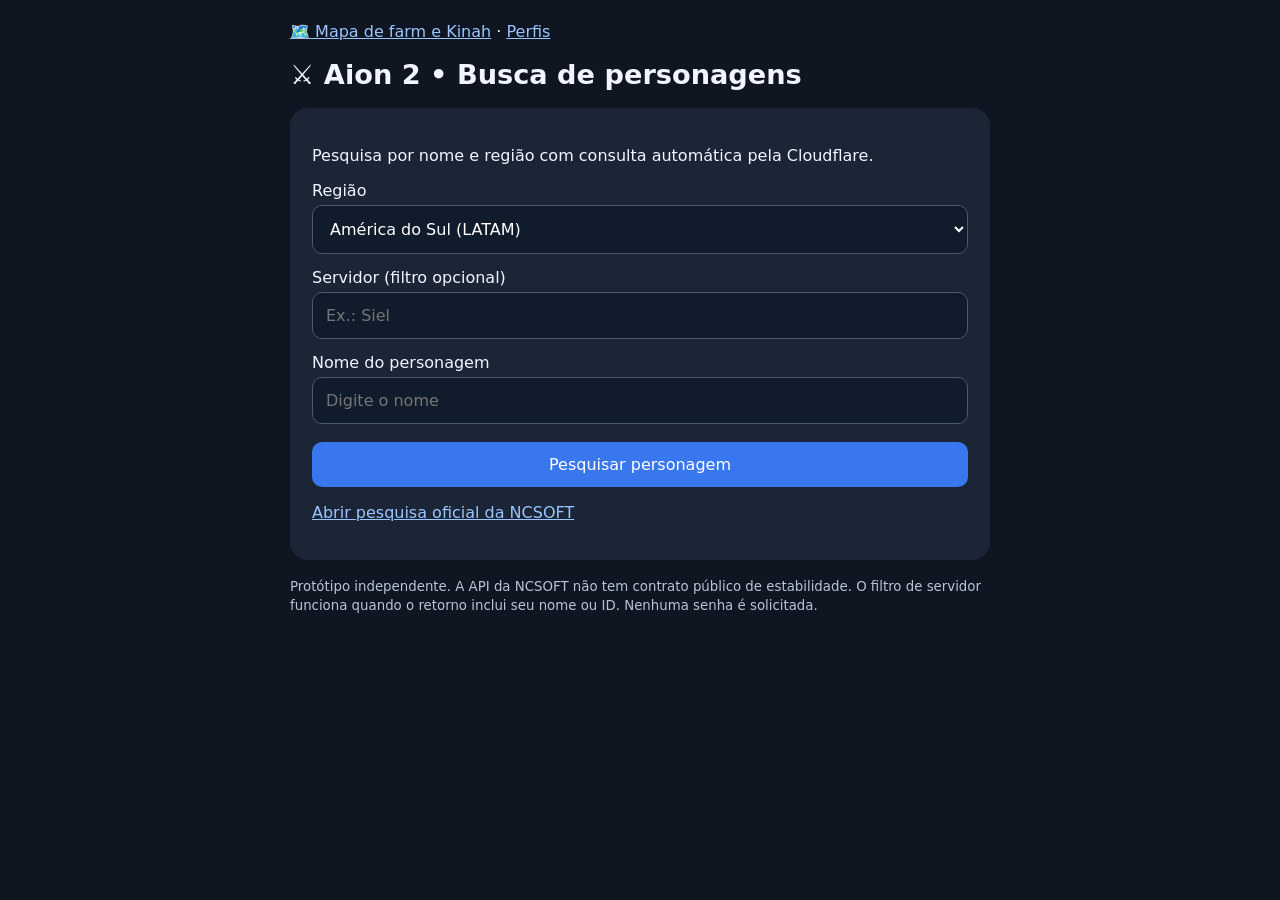
==== cloudflare-test/public/index.html @ a07b48f8 "Add unified Aion 2 Cloudflare static pages" ====
<!doctype html><html lang="pt-BR"><meta charset="utf-8"><meta name="viewport" content="width=device-width, initial-scale=1"><title>Aion 2 • Busca de Personagens</title><style>body{margin:0;background:#101522;color:#f2f5ff;font:16px system-ui;padding:22px}main{max-width:700px;margin:auto}section{background:#1b2536;padding:22px;border-radius:18px}label{display:block;margin:14px 0 5px}input,select,button{box-sizing:border-box;width:100%;padding:13px;border-radius:10px;border:1px solid #4a5970;background:#101b2b;color:white;font:inherit}button{background:#3877ed;border:0;margin-top:18px;cursor:pointer}a{color:#9ac5ff}small{color:#b7c4d8}#result{margin-top:16px}.item{border:1px solid #4a5970;border-radius:12px;padding:12px;margin:8px 0}h1{font-size:1.7rem}</style><main><nav style="margin-bottom:18px"><a href="/maps.html">🗺️ Mapa de farm e Kinah</a> · <a href="/character.html">Perfis</a></nav><h1>⚔️ Aion 2 • Busca de personagens</h1><section><p>Pesquisa por nome e região com consulta automática pela Cloudflare.</p><label for="region">Região</label><select id="region"><option value="la">América do Sul (LATAM)</option><option value="nae">América do Norte — Leste</option><option value="naw">América do Norte — Oeste</option><option value="eu">Europa</option><option value="as">Ásia</option></select><label for="server">Servidor (filtro opcional)</label><input id="server" placeholder="Ex.: Siel"><label for="name">Nome do personagem</label><input id="name" placeholder="Digite o nome" autocomplete="off"><button id="search">Pesquisar personagem</button><div id="result" role="status" aria-live="polite"></div><p><a href="https://aion2.plaync.com/en-us/characters/index" target="_blank" rel="noopener">Abrir pesquisa oficial da NCSOFT</a></p></section><p><small>Protótipo independente. A API da NCSOFT não tem contrato público de estabilidade. O filtro de servidor funciona quando o retorno inclui seu nome ou ID. Nenhuma senha é solicitada.</small></p></main><script>const $=id=>document.getElementById(id);$('search').onclick=async()=>{const n=$('name').value.trim(),r=$('region').value,s=$('server').value.trim().toLowerCase(),out=$('result');out.replaceChildren();if(!n){out.textContent='Informe o nome do personagem.';return}out.textContent='Consultando…';try{const endpoint=new URL('/api/characters',location.origin);endpoint.search=new URLSearchParams({keyword:n,region:r}).toString();const res=await fetch(endpoint.toString());const raw=await res.text();let data;try{data=JSON.parse(raw)}catch{throw Error('A função retornou uma resposta não JSON (HTTP '+res.status+', tipo '+(res.headers.get('content-type')||'desconhecido')+'). Verifique se Netlify Functions está publicada. Início da resposta: '+raw.slice(0,100).replace(/\\s+/g,' '))}if(!res.ok)throw Error(data.error||'HTTP '+res.status);const items=Array.isArray(data)?data:Array.isArray(data.list)?data.list:Array.isArray(data.items)?data.items:Array.isArray(data.data?.list)?data.data.list:[];const matches=items.filter(v=>!s||String(v.serverName||v.server?.name||v.serverId||'').toLowerCase().includes(s));out.replaceChildren();if(!items.length){out.textContent='Nenhum personagem retornado para esta busca.';return}if(!matches.length){out.textContent='A pesquisa retornou resultados, mas nenhum corresponde ao filtro de servidor. Experimente remover o filtro.';return}for(const v of matches){const div=document.createElement('div');div.className='item';const title=document.createElement('strong');title.textContent=String(v.name||v.characterName||'Personagem').replace(/<[^>]*>/g,'');div.append(title);const info=document.createElement('p');info.textContent=[v.serverName||v.server?.name||v.serverId,v.className||v.class,v.level&&'Nível '+v.level].filter(Boolean).join(' • ');div.append(info);const rawCid=v.characterId||v.character?.characterId||v.id;let cid=String(rawCid||'');if(/%[0-9a-f]{2}/i.test(cid)){try{cid=decodeURIComponent(cid)}catch{}}const sid=v.serverId||v.server?.id;if(cid&&sid){const a=document.createElement('a');a.textContent='Ver perfil completo →';a.href='/character.html?'+new URLSearchParams({characterId:String(cid),serverId:String(sid),region:r});div.append(a)}out.append(div)}}catch(e){out.textContent=e.message+' Use a pesquisa oficial pelo link acima.'}};</script></html>
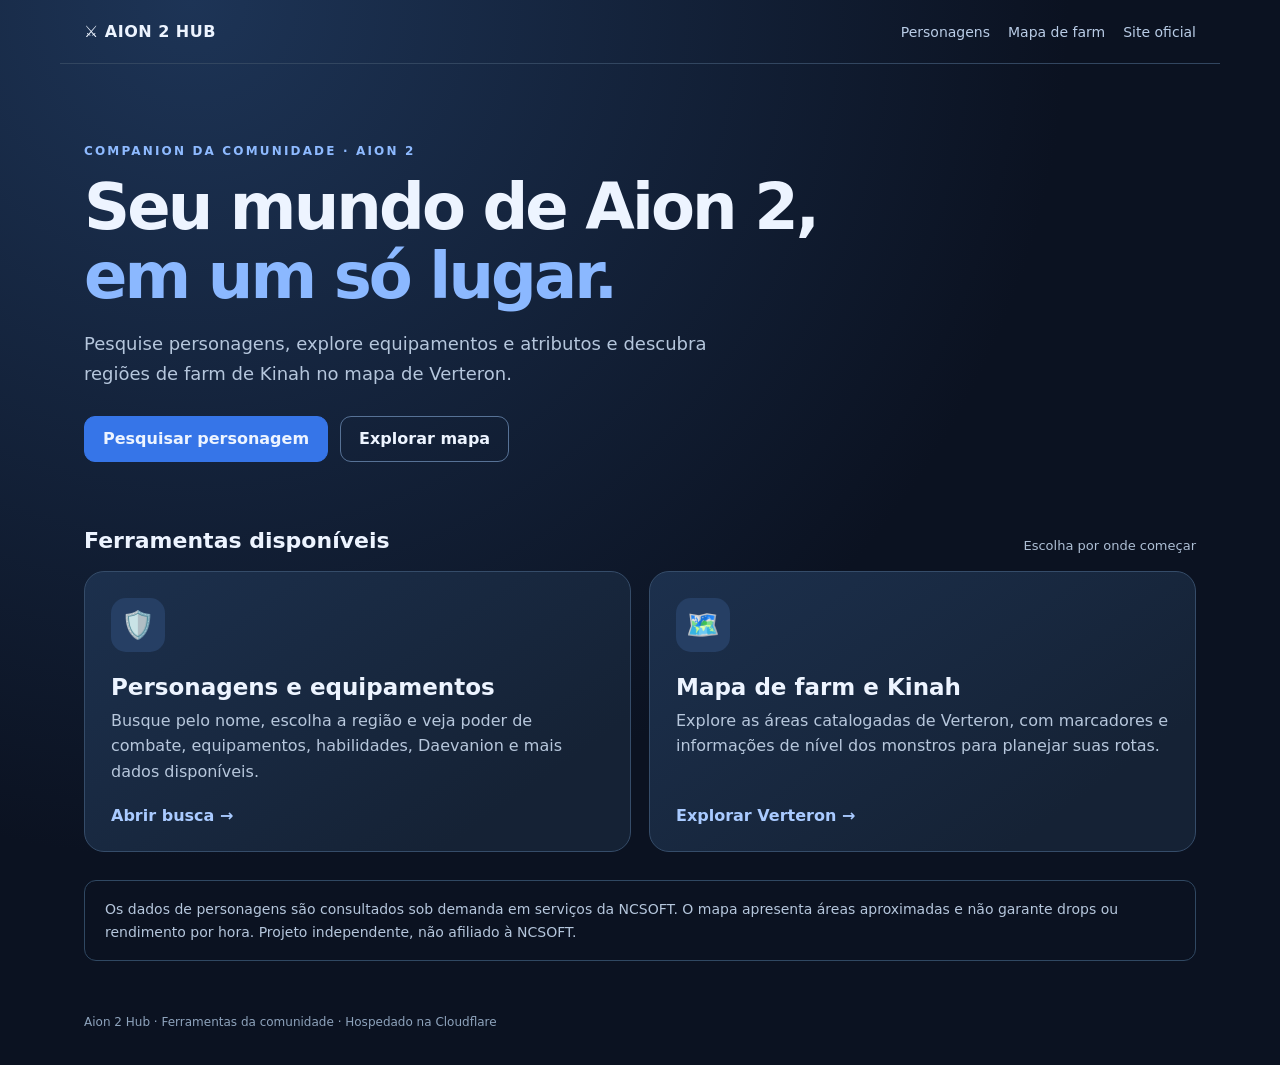
==== commit db45dcd6: "Add unified Aion 2 Hub dashboard and navigation" ====
--- a/cloudflare-test/public/index.html
+++ b/cloudflare-test/public/index.html
@@ -1 +1,12 @@
-<!doctype html><html lang="pt-BR"><meta charset="utf-8"><meta name="viewport" content="width=device-width, initial-scale=1"><title>Aion 2 • Busca de Personagens</title><style>body{margin:0;background:#101522;color:#f2f5ff;font:16px system-ui;padding:22px}main{max-width:700px;margin:auto}section{background:#1b2536;padding:22px;border-radius:18px}label{display:block;margin:14px 0 5px}input,select,button{box-sizing:border-box;width:100%;padding:13px;border-radius:10px;border:1px solid #4a5970;background:#101b2b;color:white;font:inherit}button{background:#3877ed;border:0;margin-top:18px;cursor:pointer}a{color:#9ac5ff}small{color:#b7c4d8}#result{margin-top:16px}.item{border:1px solid #4a5970;border-radius:12px;padding:12px;margin:8px 0}h1{font-size:1.7rem}</style><main><nav style="margin-bottom:18px"><a href="/maps.html">🗺️ Mapa de farm e Kinah</a> · <a href="/character.html">Perfis</a></nav><h1>⚔️ Aion 2 • Busca de personagens</h1><section><p>Pesquisa por nome e região com consulta automática pela Cloudflare.</p><label for="region">Região</label><select id="region"><option value="la">América do Sul (LATAM)</option><option value="nae">América do Norte — Leste</option><option value="naw">América do Norte — Oeste</option><option value="eu">Europa</option><option value="as">Ásia</option></select><label for="server">Servidor (filtro opcional)</label><input id="server" placeholder="Ex.: Siel"><label for="name">Nome do personagem</label><input id="name" placeholder="Digite o nome" autocomplete="off"><button id="search">Pesquisar personagem</button><div id="result" role="status" aria-live="polite"></div><p><a href="https://aion2.plaync.com/en-us/characters/index" target="_blank" rel="noopener">Abrir pesquisa oficial da NCSOFT</a></p></section><p><small>Protótipo independente. A API da NCSOFT não tem contrato público de estabilidade. O filtro de servidor funciona quando o retorno inclui seu nome ou ID. Nenhuma senha é solicitada.</small></p></main><script>const $=id=>document.getElementById(id);$('search').onclick=async()=>{const n=$('name').value.trim(),r=$('region').value,s=$('server').value.trim().toLowerCase(),out=$('result');out.replaceChildren();if(!n){out.textContent='Informe o nome do personagem.';return}out.textContent='Consultando…';try{const endpoint=new URL('/api/characters',location.origin);endpoint.search=new URLSearchParams({keyword:n,region:r}).toString();const res=await fetch(endpoint.toString());const raw=await res.text();let data;try{data=JSON.parse(raw)}catch{throw Error('A função retornou uma resposta não JSON (HTTP '+res.status+', tipo '+(res.headers.get('content-type')||'desconhecido')+'). Verifique se Netlify Functions está publicada. Início da resposta: '+raw.slice(0,100).replace(/\\s+/g,' '))}if(!res.ok)throw Error(data.error||'HTTP '+res.status);const items=Array.isArray(data)?data:Array.isArray(data.list)?data.list:Array.isArray(data.items)?data.items:Array.isArray(data.data?.list)?data.data.list:[];const matches=items.filter(v=>!s||String(v.serverName||v.server?.name||v.serverId||'').toLowerCase().includes(s));out.replaceChildren();if(!items.length){out.textContent='Nenhum personagem retornado para esta busca.';return}if(!matches.length){out.textContent='A pesquisa retornou resultados, mas nenhum corresponde ao filtro de servidor. Experimente remover o filtro.';return}for(const v of matches){const div=document.createElement('div');div.className='item';const title=document.createElement('strong');title.textContent=String(v.name||v.characterName||'Personagem').replace(/<[^>]*>/g,'');div.append(title);const info=document.createElement('p');info.textContent=[v.serverName||v.server?.name||v.serverId,v.className||v.class,v.level&&'Nível '+v.level].filter(Boolean).join(' • ');div.append(info);const rawCid=v.characterId||v.character?.characterId||v.id;let cid=String(rawCid||'');if(/%[0-9a-f]{2}/i.test(cid)){try{cid=decodeURIComponent(cid)}catch{}}const sid=v.serverId||v.server?.id;if(cid&&sid){const a=document.createElement('a');a.textContent='Ver perfil completo →';a.href='/character.html?'+new URLSearchParams({characterId:String(cid),serverId:String(sid),region:r});div.append(a)}out.append(div)}}catch(e){out.textContent=e.message+' Use a pesquisa oficial pelo link acima.'}};</script></html>+<!doctype html>
+<html lang="pt-BR"><head><meta charset="utf-8"><meta name="viewport" content="width=device-width,initial-scale=1"><meta name="theme-color" content="#0b1221"><title>Aion 2 Hub — Personagens e Farm</title>
+<style>
+:root{color-scheme:dark}*{box-sizing:border-box}body{margin:0;background:radial-gradient(ellipse at 15% 0%,#1d3456 0%,#0b1221 57%);color:#edf4ff;font:16px system-ui,-apple-system,Segoe UI,sans-serif;min-height:100vh}a{color:inherit;text-decoration:none}a:focus-visible{outline:3px solid #91caff;outline-offset:4px}header,main,footer{max-width:1160px;margin:auto;padding:22px 24px}.top{display:flex;justify-content:space-between;align-items:center;gap:16px;border-bottom:1px solid #324660}.brand{font-weight:800;letter-spacing:.03em}.top nav{display:flex;gap:18px;flex-wrap:wrap;color:#b9cce6;font-size:14px}.top a:hover{color:white}.eyebrow{color:#8ebaff;font-size:12px;letter-spacing:.18em;font-weight:800;text-transform:uppercase}.hero{padding:58px 0 34px;max-width:760px}h1{font-size:clamp(36px,6vw,64px);letter-spacing:-.045em;line-height:1.08;margin:15px 0}h1 span{color:#8bb8ff}.lead{color:#b5c6dc;font-size:18px;line-height:1.65;max-width:690px}.actions{display:flex;gap:12px;flex-wrap:wrap;margin-top:27px}.btn{display:inline-flex;align-items:center;justify-content:center;min-height:46px;padding:12px 18px;border-radius:11px;border:1px solid #577296;font-weight:700}.primary{background:#3675e8;border-color:#3675e8}.btn:hover{filter:brightness(1.13)}.section-head{display:flex;justify-content:space-between;align-items:end;gap:16px;margin:32px 0 18px}.section-head h2{font-size:22px;margin:0}.section-head p{color:#aebfd5;margin:0;font-size:13px}.cards{display:grid;grid-template-columns:repeat(2,minmax(0,1fr));gap:18px}.card{display:flex;flex-direction:column;min-height:260px;padding:26px;border:1px solid #354c69;border-radius:20px;background:linear-gradient(145deg,#1c304d,#152235 80%);transition:transform .15s,border-color .15s}.card:hover{transform:translateY(-3px);border-color:#7aabed}.symbol{display:grid;place-items:center;width:54px;height:54px;border-radius:15px;background:#263f64;font-size:27px}.card h3{font-size:23px;margin:22px 0 8px}.card p{color:#b7c7dc;line-height:1.6;margin:0}.card .go{margin-top:auto;padding-top:22px;color:#a9caff;font-weight:700}.note{margin:28px 0 10px;padding:17px 20px;border:1px solid #304862;border-radius:12px;color:#b5c6dc;font-size:14px;line-height:1.6}footer{color:#8ea3bc;font-size:12px;padding-bottom:36px}@media(max-width:700px){header,main,footer{padding-left:17px;padding-right:17px}.hero{padding-top:36px}.cards{grid-template-columns:1fr}.top{align-items:start;flex-direction:column}.card{min-height:220px}.section-head{display:block}.section-head p{margin-top:8px}}
+</style></head><body>
+<header class="top"><a class="brand" href="/">⚔️ AION 2 HUB</a><nav aria-label="Navegação principal"><a href="/search.html">Personagens</a><a href="/maps.html">Mapa de farm</a><a href="https://aion2.plaync.com/" target="_blank" rel="noopener noreferrer">Site oficial</a></nav></header>
+<main><section class="hero"><div class="eyebrow">Companion da comunidade · Aion 2</div><h1>Seu mundo de Aion 2,<br><span>em um só lugar.</span></h1><p class="lead">Pesquise personagens, explore equipamentos e atributos e descubra regiões de farm de Kinah no mapa de Verteron.</p><div class="actions"><a class="btn primary" href="/search.html">Pesquisar personagem</a><a class="btn" href="/maps.html">Explorar mapa</a></div></section>
+<section aria-labelledby="tools"><div class="section-head"><h2 id="tools">Ferramentas disponíveis</h2><p>Escolha por onde começar</p></div><div class="cards">
+<a class="card" href="/search.html"><span class="symbol" aria-hidden="true">🛡️</span><h3>Personagens e equipamentos</h3><p>Busque pelo nome, escolha a região e veja poder de combate, equipamentos, habilidades, Daevanion e mais dados disponíveis.</p><span class="go">Abrir busca →</span></a>
+<a class="card" href="/maps.html"><span class="symbol" aria-hidden="true">🗺️</span><h3>Mapa de farm e Kinah</h3><p>Explore as áreas catalogadas de Verteron, com marcadores e informações de nível dos monstros para planejar suas rotas.</p><span class="go">Explorar Verteron →</span></a>
+</div></section><aside class="note">Os dados de personagens são consultados sob demanda em serviços da NCSOFT. O mapa apresenta áreas aproximadas e não garante drops ou rendimento por hora. Projeto independente, não afiliado à NCSOFT.</aside></main>
+<footer>Aion 2 Hub · Ferramentas da comunidade · Hospedado na Cloudflare</footer></body></html>
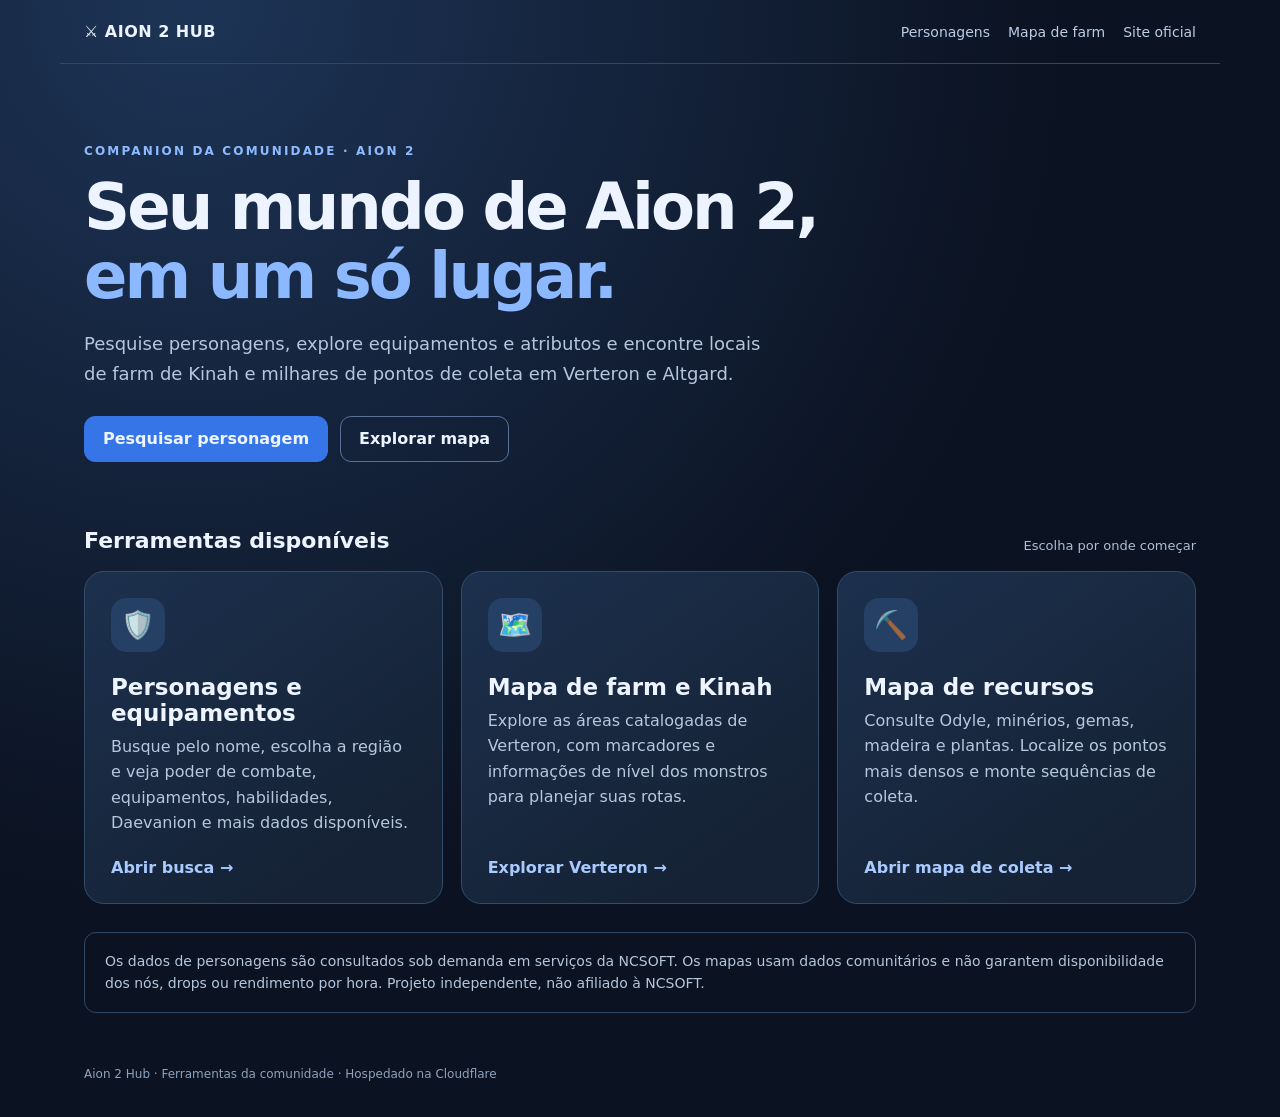
==== commit a6011660: "Link verified gathering resource map from Hub pages" ====
--- a/cloudflare-test/public/index.html
+++ b/cloudflare-test/public/index.html
@@ -1,12 +1,12 @@
 <!doctype html>
 <html lang="pt-BR"><head><meta charset="utf-8"><meta name="viewport" content="width=device-width,initial-scale=1"><meta name="theme-color" content="#0b1221"><title>Aion 2 Hub — Personagens e Farm</title>
 <style>
-:root{color-scheme:dark}*{box-sizing:border-box}body{margin:0;background:radial-gradient(ellipse at 15% 0%,#1d3456 0%,#0b1221 57%);color:#edf4ff;font:16px system-ui,-apple-system,Segoe UI,sans-serif;min-height:100vh}a{color:inherit;text-decoration:none}a:focus-visible{outline:3px solid #91caff;outline-offset:4px}header,main,footer{max-width:1160px;margin:auto;padding:22px 24px}.top{display:flex;justify-content:space-between;align-items:center;gap:16px;border-bottom:1px solid #324660}.brand{font-weight:800;letter-spacing:.03em}.top nav{display:flex;gap:18px;flex-wrap:wrap;color:#b9cce6;font-size:14px}.top a:hover{color:white}.eyebrow{color:#8ebaff;font-size:12px;letter-spacing:.18em;font-weight:800;text-transform:uppercase}.hero{padding:58px 0 34px;max-width:760px}h1{font-size:clamp(36px,6vw,64px);letter-spacing:-.045em;line-height:1.08;margin:15px 0}h1 span{color:#8bb8ff}.lead{color:#b5c6dc;font-size:18px;line-height:1.65;max-width:690px}.actions{display:flex;gap:12px;flex-wrap:wrap;margin-top:27px}.btn{display:inline-flex;align-items:center;justify-content:center;min-height:46px;padding:12px 18px;border-radius:11px;border:1px solid #577296;font-weight:700}.primary{background:#3675e8;border-color:#3675e8}.btn:hover{filter:brightness(1.13)}.section-head{display:flex;justify-content:space-between;align-items:end;gap:16px;margin:32px 0 18px}.section-head h2{font-size:22px;margin:0}.section-head p{color:#aebfd5;margin:0;font-size:13px}.cards{display:grid;grid-template-columns:repeat(2,minmax(0,1fr));gap:18px}.card{display:flex;flex-direction:column;min-height:260px;padding:26px;border:1px solid #354c69;border-radius:20px;background:linear-gradient(145deg,#1c304d,#152235 80%);transition:transform .15s,border-color .15s}.card:hover{transform:translateY(-3px);border-color:#7aabed}.symbol{display:grid;place-items:center;width:54px;height:54px;border-radius:15px;background:#263f64;font-size:27px}.card h3{font-size:23px;margin:22px 0 8px}.card p{color:#b7c7dc;line-height:1.6;margin:0}.card .go{margin-top:auto;padding-top:22px;color:#a9caff;font-weight:700}.note{margin:28px 0 10px;padding:17px 20px;border:1px solid #304862;border-radius:12px;color:#b5c6dc;font-size:14px;line-height:1.6}footer{color:#8ea3bc;font-size:12px;padding-bottom:36px}@media(max-width:700px){header,main,footer{padding-left:17px;padding-right:17px}.hero{padding-top:36px}.cards{grid-template-columns:1fr}.top{align-items:start;flex-direction:column}.card{min-height:220px}.section-head{display:block}.section-head p{margin-top:8px}}
+:root{color-scheme:dark}*{box-sizing:border-box}body{margin:0;background:radial-gradient(ellipse at 15% 0%,#1d3456 0%,#0b1221 57%);color:#edf4ff;font:16px system-ui,-apple-system,Segoe UI,sans-serif;min-height:100vh}a{color:inherit;text-decoration:none}a:focus-visible{outline:3px solid #91caff;outline-offset:4px}header,main,footer{max-width:1160px;margin:auto;padding:22px 24px}.top{display:flex;justify-content:space-between;align-items:center;gap:16px;border-bottom:1px solid #324660}.brand{font-weight:800;letter-spacing:.03em}.top nav{display:flex;gap:18px;flex-wrap:wrap;color:#b9cce6;font-size:14px}.top a:hover{color:white}.eyebrow{color:#8ebaff;font-size:12px;letter-spacing:.18em;font-weight:800;text-transform:uppercase}.hero{padding:58px 0 34px;max-width:760px}h1{font-size:clamp(36px,6vw,64px);letter-spacing:-.045em;line-height:1.08;margin:15px 0}h1 span{color:#8bb8ff}.lead{color:#b5c6dc;font-size:18px;line-height:1.65;max-width:690px}.actions{display:flex;gap:12px;flex-wrap:wrap;margin-top:27px}.btn{display:inline-flex;align-items:center;justify-content:center;min-height:46px;padding:12px 18px;border-radius:11px;border:1px solid #577296;font-weight:700}.primary{background:#3675e8;border-color:#3675e8}.btn:hover{filter:brightness(1.13)}.section-head{display:flex;justify-content:space-between;align-items:end;gap:16px;margin:32px 0 18px}.section-head h2{font-size:22px;margin:0}.section-head p{color:#aebfd5;margin:0;font-size:13px}.cards{display:grid;grid-template-columns:repeat(3,minmax(0,1fr));gap:18px}.card{display:flex;flex-direction:column;min-height:260px;padding:26px;border:1px solid #354c69;border-radius:20px;background:linear-gradient(145deg,#1c304d,#152235 80%);transition:transform .15s,border-color .15s}.card:hover{transform:translateY(-3px);border-color:#7aabed}.symbol{display:grid;place-items:center;width:54px;height:54px;border-radius:15px;background:#263f64;font-size:27px}.card h3{font-size:23px;margin:22px 0 8px}.card p{color:#b7c7dc;line-height:1.6;margin:0}.card .go{margin-top:auto;padding-top:22px;color:#a9caff;font-weight:700}.note{margin:28px 0 10px;padding:17px 20px;border:1px solid #304862;border-radius:12px;color:#b5c6dc;font-size:14px;line-height:1.6}footer{color:#8ea3bc;font-size:12px;padding-bottom:36px}@media(max-width:980px){.cards{grid-template-columns:repeat(2,minmax(0,1fr))}}@media(max-width:700px){header,main,footer{padding-left:17px;padding-right:17px}.hero{padding-top:36px}.cards{grid-template-columns:1fr}.top{align-items:start;flex-direction:column}.card{min-height:220px}.section-head{display:block}.section-head p{margin-top:8px}}
 </style></head><body>
 <header class="top"><a class="brand" href="/">⚔️ AION 2 HUB</a><nav aria-label="Navegação principal"><a href="/search.html">Personagens</a><a href="/maps.html">Mapa de farm</a><a href="https://aion2.plaync.com/" target="_blank" rel="noopener noreferrer">Site oficial</a></nav></header>
-<main><section class="hero"><div class="eyebrow">Companion da comunidade · Aion 2</div><h1>Seu mundo de Aion 2,<br><span>em um só lugar.</span></h1><p class="lead">Pesquise personagens, explore equipamentos e atributos e descubra regiões de farm de Kinah no mapa de Verteron.</p><div class="actions"><a class="btn primary" href="/search.html">Pesquisar personagem</a><a class="btn" href="/maps.html">Explorar mapa</a></div></section>
+<main><section class="hero"><div class="eyebrow">Companion da comunidade · Aion 2</div><h1>Seu mundo de Aion 2,<br><span>em um só lugar.</span></h1><p class="lead">Pesquise personagens, explore equipamentos e atributos e encontre locais de farm de Kinah e milhares de pontos de coleta em Verteron e Altgard.</p><div class="actions"><a class="btn primary" href="/search.html">Pesquisar personagem</a><a class="btn" href="/maps.html">Explorar mapa</a></div></section>
 <section aria-labelledby="tools"><div class="section-head"><h2 id="tools">Ferramentas disponíveis</h2><p>Escolha por onde começar</p></div><div class="cards">
 <a class="card" href="/search.html"><span class="symbol" aria-hidden="true">🛡️</span><h3>Personagens e equipamentos</h3><p>Busque pelo nome, escolha a região e veja poder de combate, equipamentos, habilidades, Daevanion e mais dados disponíveis.</p><span class="go">Abrir busca →</span></a>
-<a class="card" href="/maps.html"><span class="symbol" aria-hidden="true">🗺️</span><h3>Mapa de farm e Kinah</h3><p>Explore as áreas catalogadas de Verteron, com marcadores e informações de nível dos monstros para planejar suas rotas.</p><span class="go">Explorar Verteron →</span></a>
-</div></section><aside class="note">Os dados de personagens são consultados sob demanda em serviços da NCSOFT. O mapa apresenta áreas aproximadas e não garante drops ou rendimento por hora. Projeto independente, não afiliado à NCSOFT.</aside></main>
+<a class="card" href="/maps.html"><span class="symbol" aria-hidden="true">🗺️</span><h3>Mapa de farm e Kinah</h3><p>Explore as áreas catalogadas de Verteron, com marcadores e informações de nível dos monstros para planejar suas rotas.</p><span class="go">Explorar Verteron →</span></a><a class="card" href="/farm-recursos.html"><span class="symbol" aria-hidden="true">⛏️</span><h3>Mapa de recursos</h3><p>Consulte Odyle, minérios, gemas, madeira e plantas. Localize os pontos mais densos e monte sequências de coleta.</p><span class="go">Abrir mapa de coleta →</span></a>
+</div></section><aside class="note">Os dados de personagens são consultados sob demanda em serviços da NCSOFT. Os mapas usam dados comunitários e não garantem disponibilidade dos nós, drops ou rendimento por hora. Projeto independente, não afiliado à NCSOFT.</aside></main>
 <footer>Aion 2 Hub · Ferramentas da comunidade · Hospedado na Cloudflare</footer></body></html>
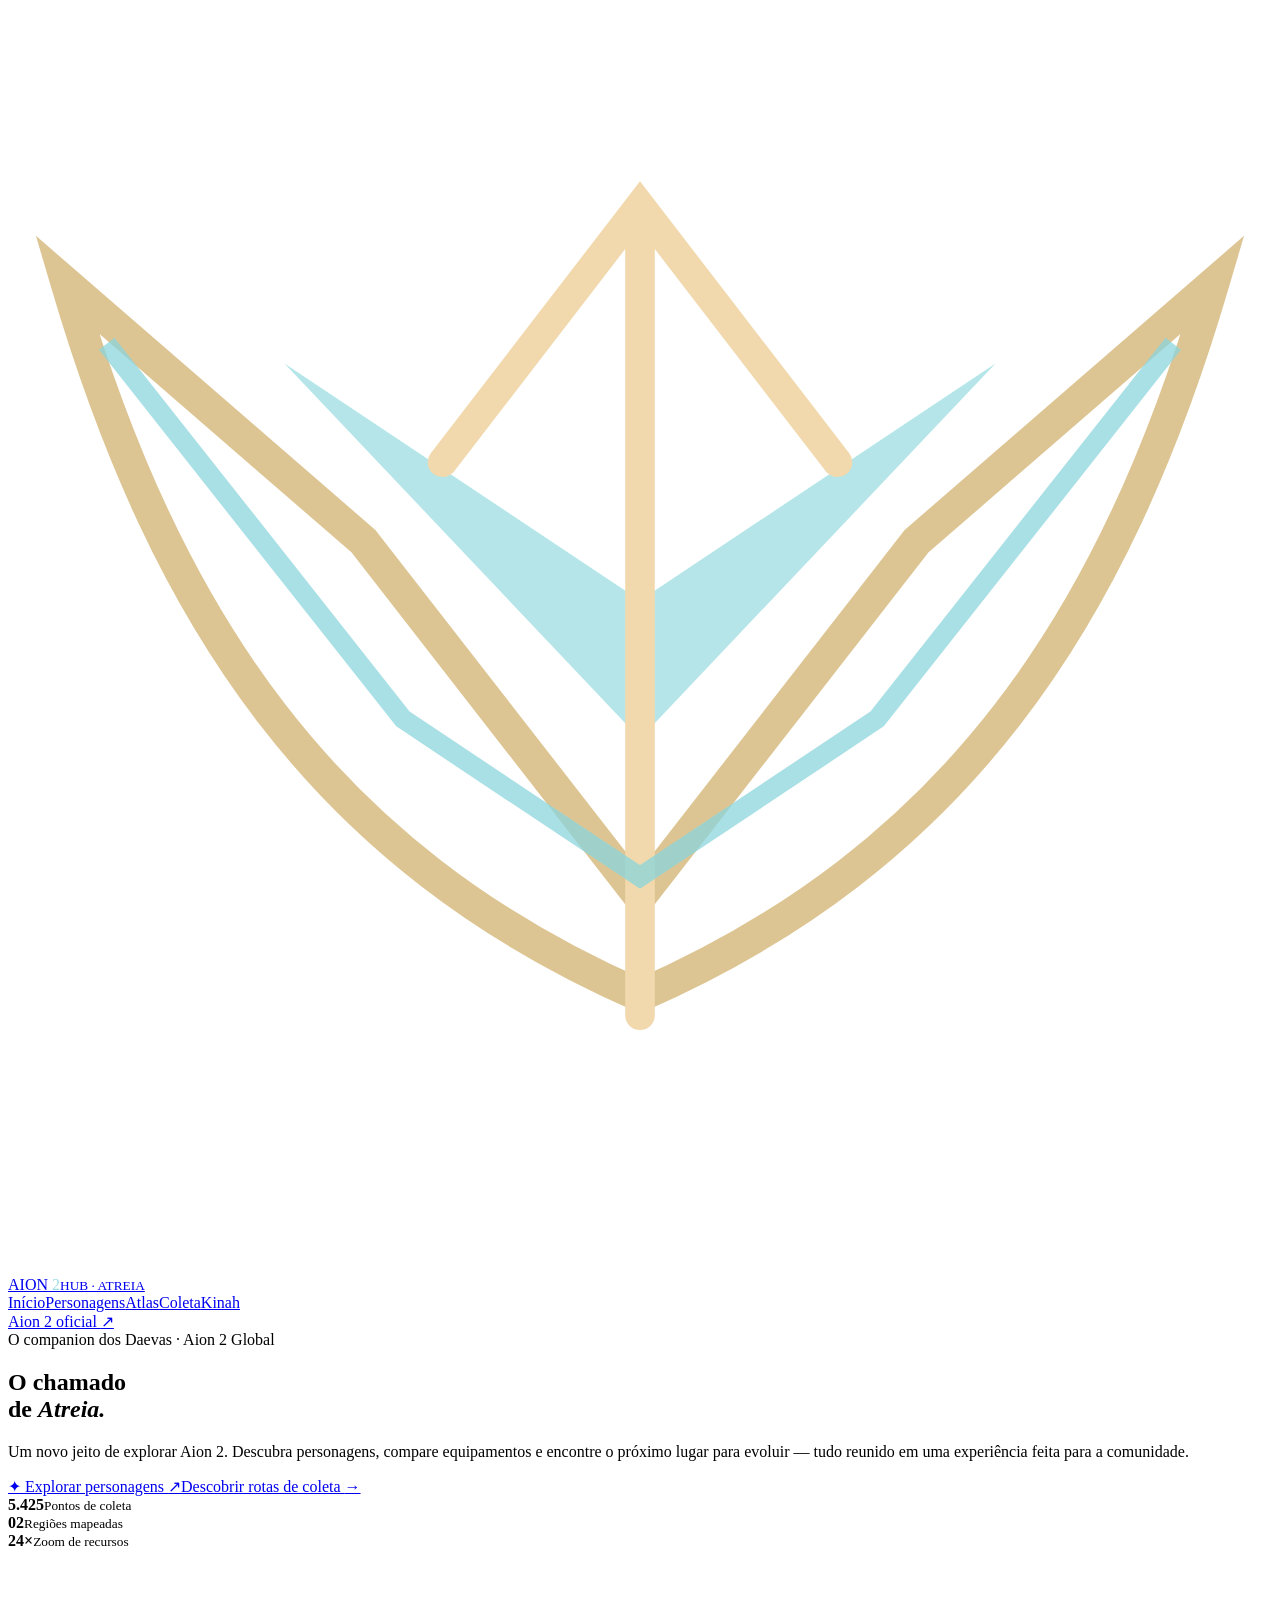
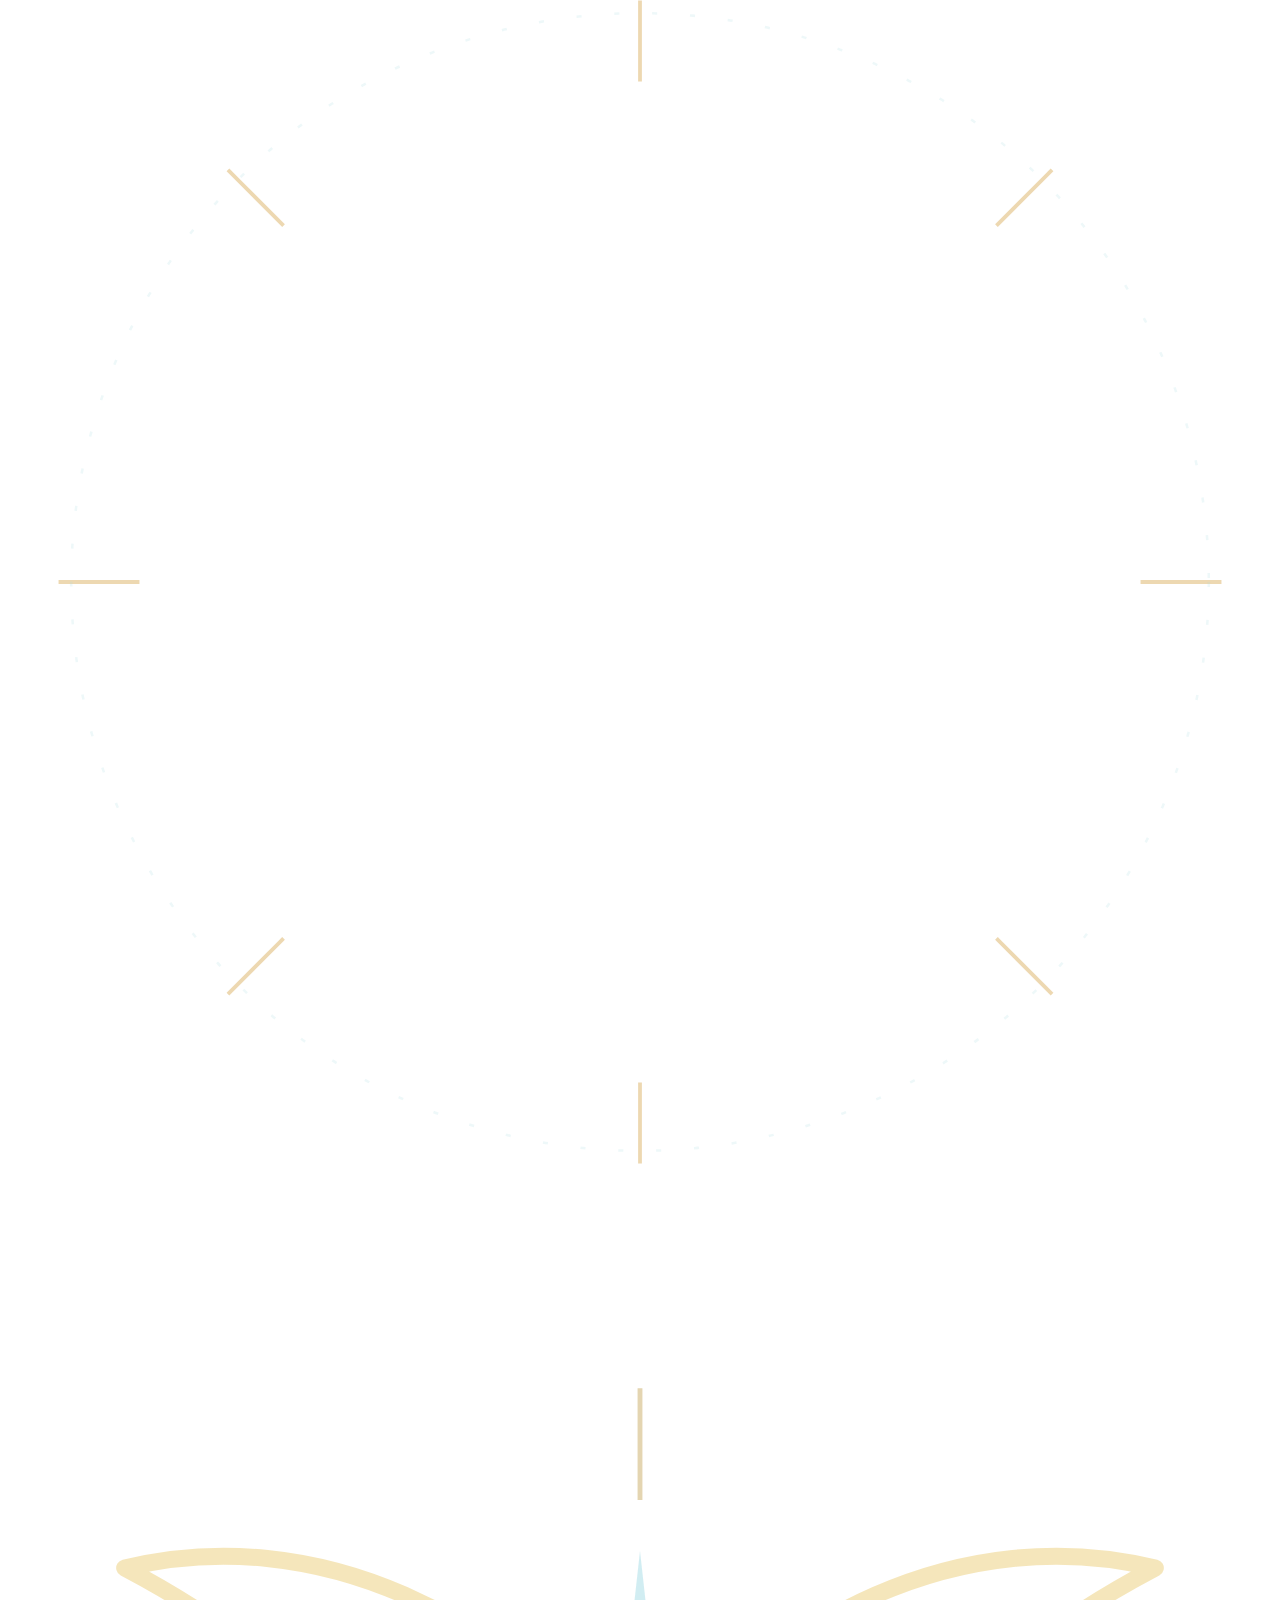
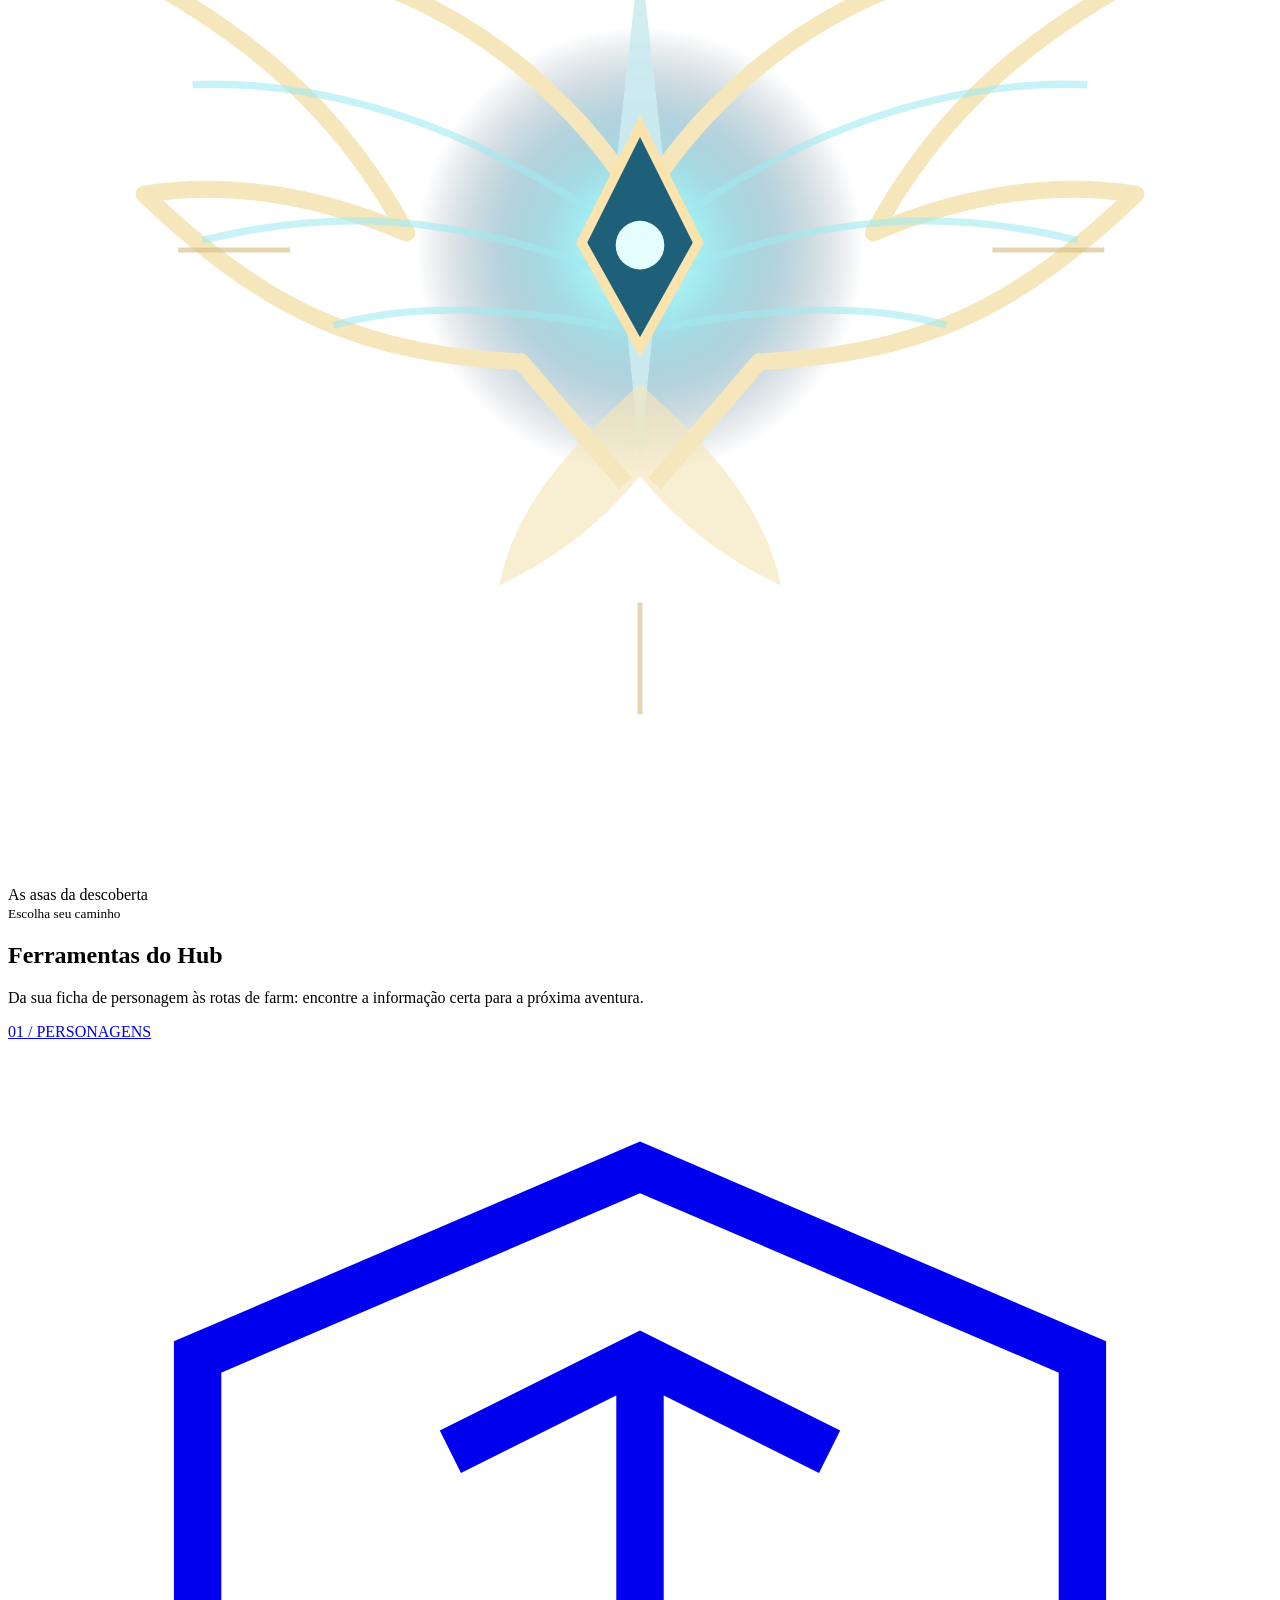
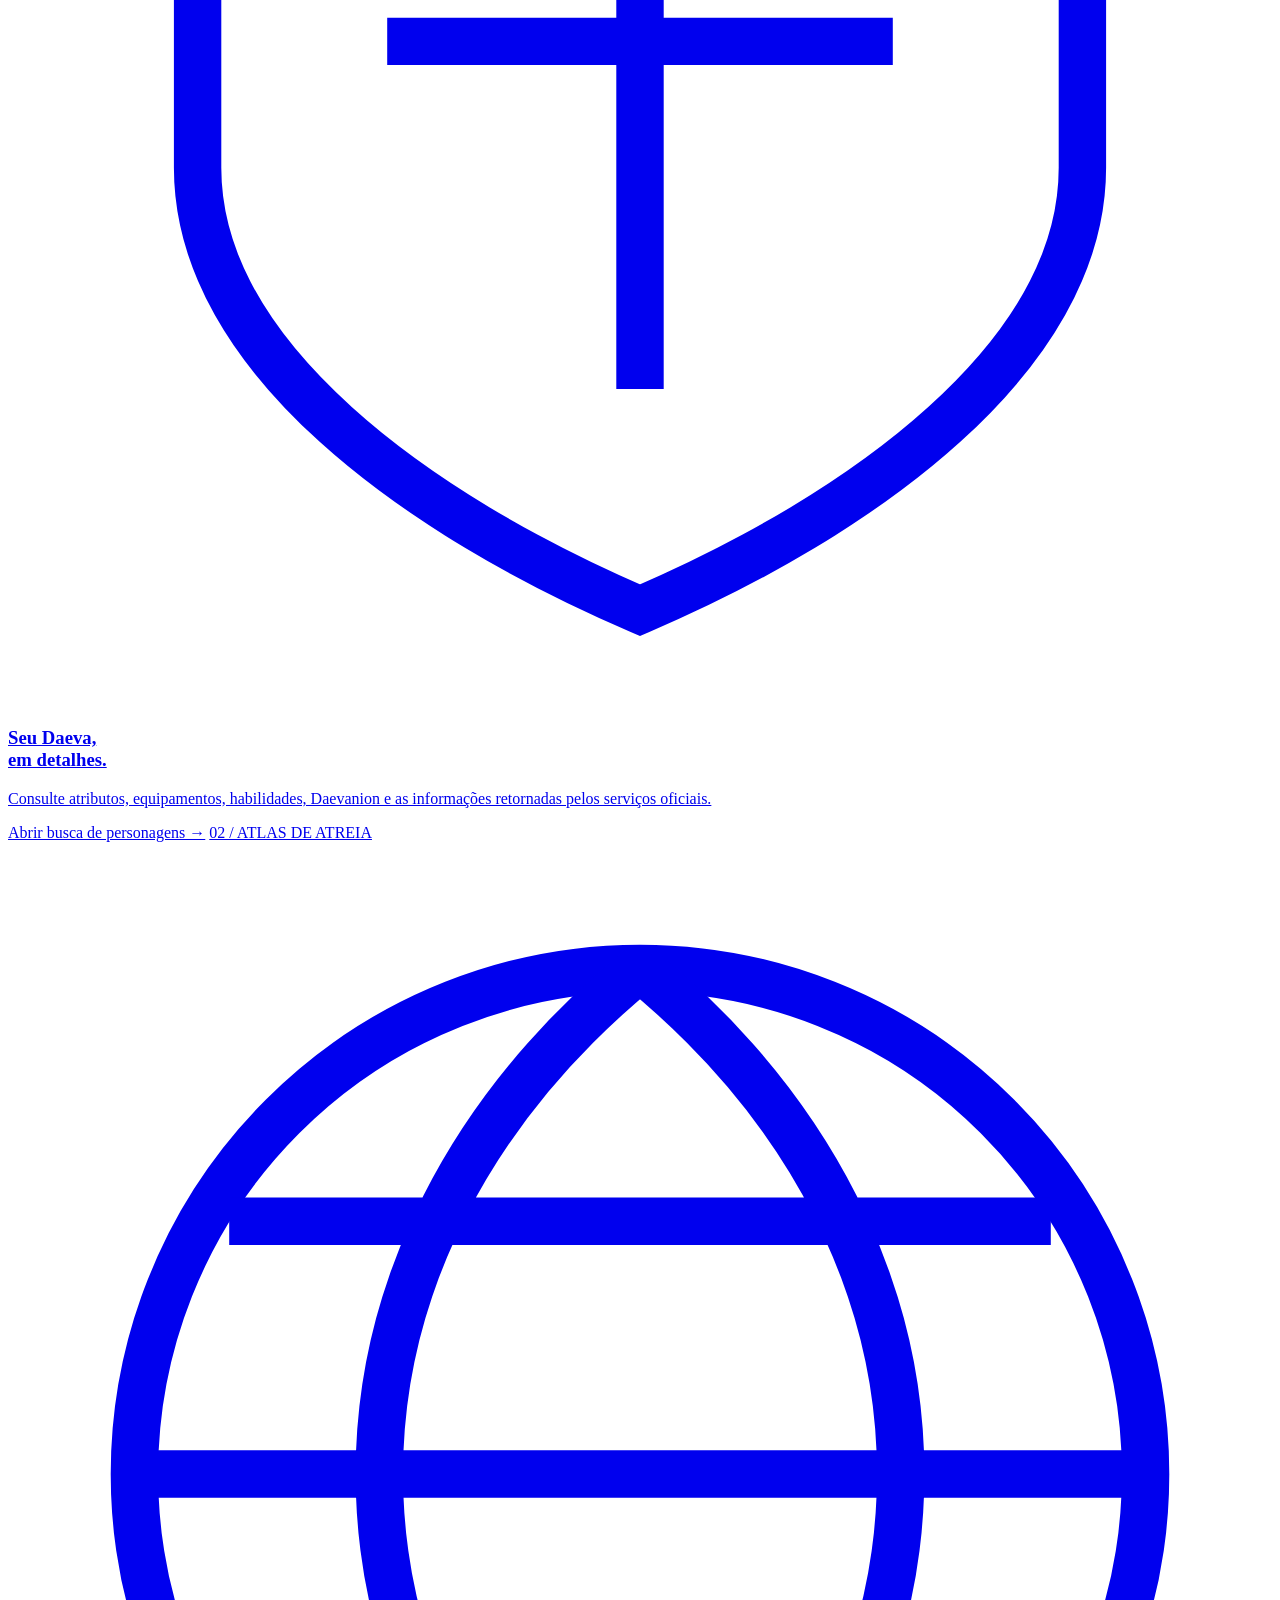
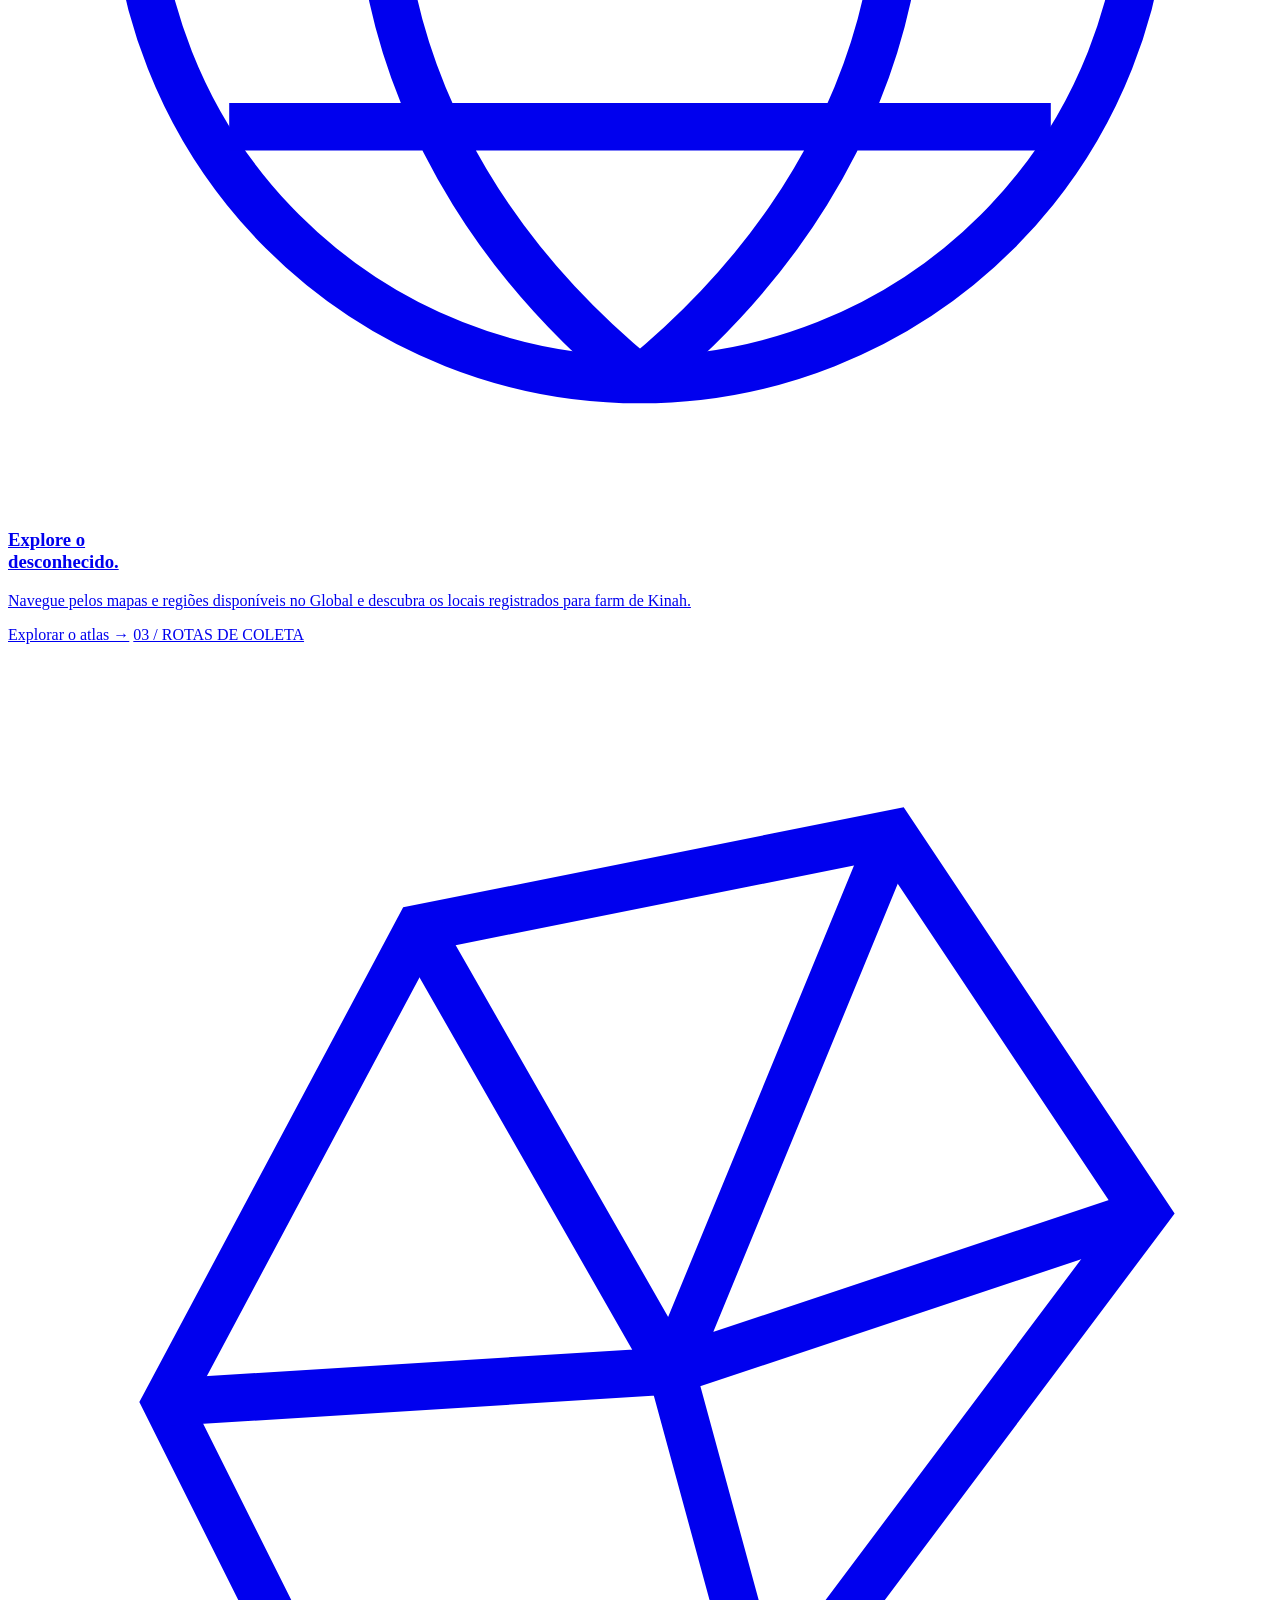
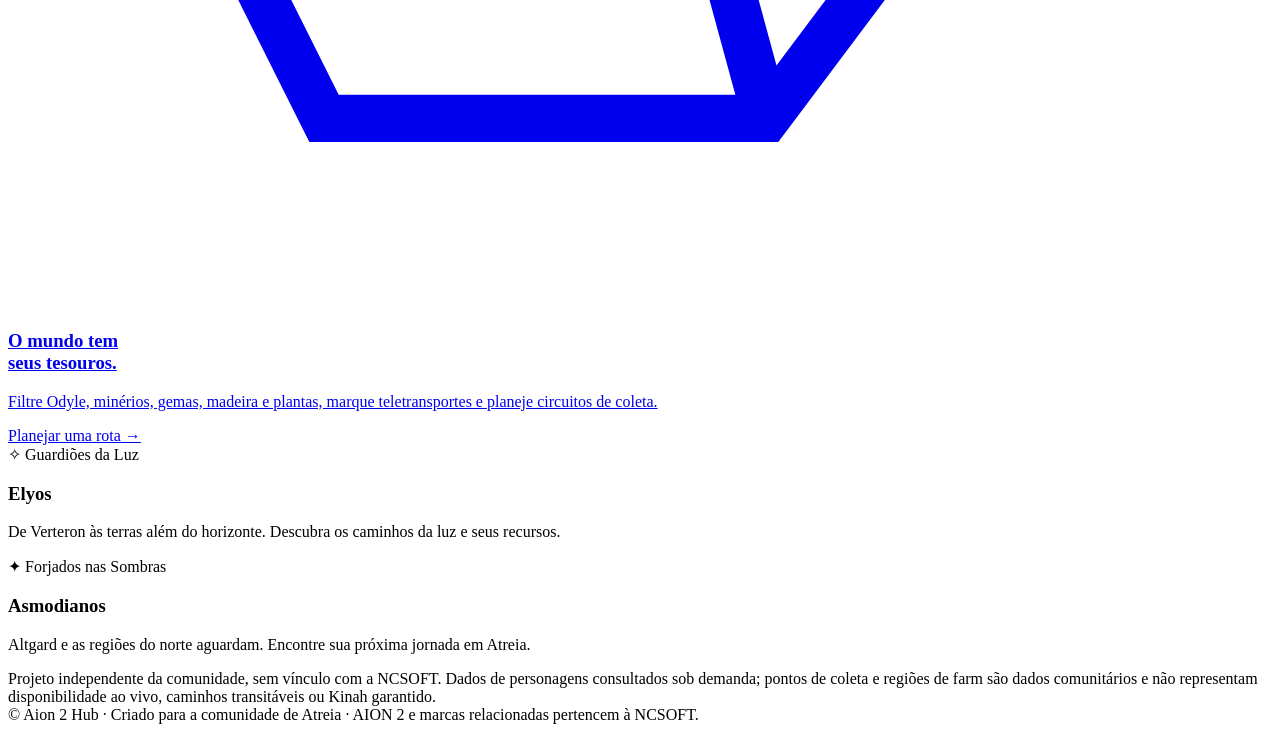
==== commit 7eb7373a: "feat(ui): rebuild Aion 2 Hub home with celestial hero, faction panels and immersive cards" ====
--- a/cloudflare-test/public/index.html
+++ b/cloudflare-test/public/index.html
@@ -1,12 +1,27 @@
 <!doctype html>
-<html lang="pt-BR"><head><meta charset="utf-8"><meta name="viewport" content="width=device-width,initial-scale=1"><meta name="theme-color" content="#0b1221"><title>Aion 2 Hub — Personagens e Farm</title>
-<style>
-:root{color-scheme:dark}*{box-sizing:border-box}body{margin:0;background:radial-gradient(ellipse at 15% 0%,#1d3456 0%,#0b1221 57%);color:#edf4ff;font:16px system-ui,-apple-system,Segoe UI,sans-serif;min-height:100vh}a{color:inherit;text-decoration:none}a:focus-visible{outline:3px solid #91caff;outline-offset:4px}header,main,footer{max-width:1160px;margin:auto;padding:22px 24px}.top{display:flex;justify-content:space-between;align-items:center;gap:16px;border-bottom:1px solid #324660}.brand{font-weight:800;letter-spacing:.03em}.top nav{display:flex;gap:18px;flex-wrap:wrap;color:#b9cce6;font-size:14px}.top a:hover{color:white}.eyebrow{color:#8ebaff;font-size:12px;letter-spacing:.18em;font-weight:800;text-transform:uppercase}.hero{padding:58px 0 34px;max-width:760px}h1{font-size:clamp(36px,6vw,64px);letter-spacing:-.045em;line-height:1.08;margin:15px 0}h1 span{color:#8bb8ff}.lead{color:#b5c6dc;font-size:18px;line-height:1.65;max-width:690px}.actions{display:flex;gap:12px;flex-wrap:wrap;margin-top:27px}.btn{display:inline-flex;align-items:center;justify-content:center;min-height:46px;padding:12px 18px;border-radius:11px;border:1px solid #577296;font-weight:700}.primary{background:#3675e8;border-color:#3675e8}.btn:hover{filter:brightness(1.13)}.section-head{display:flex;justify-content:space-between;align-items:end;gap:16px;margin:32px 0 18px}.section-head h2{font-size:22px;margin:0}.section-head p{color:#aebfd5;margin:0;font-size:13px}.cards{display:grid;grid-template-columns:repeat(3,minmax(0,1fr));gap:18px}.card{display:flex;flex-direction:column;min-height:260px;padding:26px;border:1px solid #354c69;border-radius:20px;background:linear-gradient(145deg,#1c304d,#152235 80%);transition:transform .15s,border-color .15s}.card:hover{transform:translateY(-3px);border-color:#7aabed}.symbol{display:grid;place-items:center;width:54px;height:54px;border-radius:15px;background:#263f64;font-size:27px}.card h3{font-size:23px;margin:22px 0 8px}.card p{color:#b7c7dc;line-height:1.6;margin:0}.card .go{margin-top:auto;padding-top:22px;color:#a9caff;font-weight:700}.note{margin:28px 0 10px;padding:17px 20px;border:1px solid #304862;border-radius:12px;color:#b5c6dc;font-size:14px;line-height:1.6}footer{color:#8ea3bc;font-size:12px;padding-bottom:36px}@media(max-width:980px){.cards{grid-template-columns:repeat(2,minmax(0,1fr))}}@media(max-width:700px){header,main,footer{padding-left:17px;padding-right:17px}.hero{padding-top:36px}.cards{grid-template-columns:1fr}.top{align-items:start;flex-direction:column}.card{min-height:220px}.section-head{display:block}.section-head p{margin-top:8px}}
-</style></head><body>
-<header class="top"><a class="brand" href="/">⚔️ AION 2 HUB</a><nav aria-label="Navegação principal"><a href="/search.html">Personagens</a><a href="/maps.html">Mapa de farm</a><a href="https://aion2.plaync.com/" target="_blank" rel="noopener noreferrer">Site oficial</a></nav></header>
-<main><section class="hero"><div class="eyebrow">Companion da comunidade · Aion 2</div><h1>Seu mundo de Aion 2,<br><span>em um só lugar.</span></h1><p class="lead">Pesquise personagens, explore equipamentos e atributos e encontre locais de farm de Kinah e milhares de pontos de coleta em Verteron e Altgard.</p><div class="actions"><a class="btn primary" href="/search.html">Pesquisar personagem</a><a class="btn" href="/maps.html">Explorar mapa</a></div></section>
-<section aria-labelledby="tools"><div class="section-head"><h2 id="tools">Ferramentas disponíveis</h2><p>Escolha por onde começar</p></div><div class="cards">
-<a class="card" href="/search.html"><span class="symbol" aria-hidden="true">🛡️</span><h3>Personagens e equipamentos</h3><p>Busque pelo nome, escolha a região e veja poder de combate, equipamentos, habilidades, Daevanion e mais dados disponíveis.</p><span class="go">Abrir busca →</span></a>
-<a class="card" href="/maps.html"><span class="symbol" aria-hidden="true">🗺️</span><h3>Mapa de farm e Kinah</h3><p>Explore as áreas catalogadas de Verteron, com marcadores e informações de nível dos monstros para planejar suas rotas.</p><span class="go">Explorar Verteron →</span></a><a class="card" href="/farm-recursos.html"><span class="symbol" aria-hidden="true">⛏️</span><h3>Mapa de recursos</h3><p>Consulte Odyle, minérios, gemas, madeira e plantas. Localize os pontos mais densos e monte sequências de coleta.</p><span class="go">Abrir mapa de coleta →</span></a>
-</div></section><aside class="note">Os dados de personagens são consultados sob demanda em serviços da NCSOFT. Os mapas usam dados comunitários e não garantem disponibilidade dos nós, drops ou rendimento por hora. Projeto independente, não afiliado à NCSOFT.</aside></main>
-<footer>Aion 2 Hub · Ferramentas da comunidade · Hospedado na Cloudflare</footer></body></html>+<html lang="pt-BR"><head><meta charset="utf-8"><meta name="viewport" content="width=device-width,initial-scale=1"><meta name="theme-color" content="#07131f"><meta name="description" content="Aion 2 Hub: consulte personagens, equipamentos e habilidades, explore o atlas de Atreia e planeje o farm de Kinah e recursos."><title>Aion 2 Hub — Seu portal para Atreia</title><link rel="stylesheet" href="/assets/aion-theme.css?v=1"></head>
+<body><header class="aion-nav-shell"><div class="aion-nav-inner"><a class="aion-logo" href="/" aria-label="Aion 2 Hub — Página inicial"><svg viewBox="0 0 64 64" aria-hidden="true" fill="none" xmlns="http://www.w3.org/2000/svg"><path d="M32 45 18 27 3 14c5 17 13 29 29 36 16-7 24-19 29-36L46 27 32 45Z" stroke="#ddc593" stroke-width="1.65"/><path d="M32 37 14 18l18 12 18-12-18 19Z" fill="#8bd6dc" fill-opacity=".64"/><path d="M32 11v40M22 23l10-13 10 13" stroke="#f1d9ad" stroke-width="1.5" stroke-linecap="round"/><path d="M5 17 20 36 32 44 44 36 59 17" stroke="#8bd6dc" stroke-width="1" opacity=".75"/></svg><span>AION <span style="color:#9ddce3">2</span><small>HUB · ATREIA</small></span></a><nav class="aion-nav-links" aria-label="Navegação principal"><a href="/" aria-current="page">Início</a><a href="/search.html" >Personagens</a><a href="/maps.html" >Atlas</a><a href="/farm-recursos.html" >Coleta</a><a href="/farm-verteron.html" >Kinah</a></nav><a class="aion-nav-cta" href="https://aion2.plaync.com/pt-br/" target="_blank" rel="noopener noreferrer">Aion 2 oficial <span aria-hidden="true">↗</span></a></div></header>
+<main class="home-main">
+<section class="home-hero" aria-labelledby="home-title">
+ <div class="home-hero-copy">
+  <div class="home-overline">O companion dos Daevas · Aion 2 Global</div>
+  <h1 id="home-title">O chamado<br>de <em>Atreia.</em></h1>
+  <p class="home-hero-description">Um novo jeito de explorar Aion 2. Descubra personagens, compare equipamentos e encontre o próximo lugar para evoluir — tudo reunido em uma experiência feita para a comunidade.</p>
+  <div class="home-action-row"><a class="primary" href="/search.html">✦ Explorar personagens <span aria-hidden="true">↗</span></a><a href="/farm-recursos.html">Descobrir rotas de coleta <span aria-hidden="true">→</span></a></div>
+  <div class="home-hero-proof" aria-label="Resumo das ferramentas"><div class="metric"><strong>5.425</strong><small>Pontos de coleta</small></div><div class="metric"><strong>02</strong><small>Regiões mapeadas</small></div><div class="metric"><strong>24×</strong><small>Zoom de recursos</small></div></div>
+ </div>
+ <div class="aether-art" role="img" aria-label="Emblema original abstrato com asas e energia celestial inspirado no universo de fantasia de Atreia">
+  <div class="aether-halo"></div><svg class="aether-crown" viewBox="0 0 500 500" fill="none" aria-hidden="true"><path d="M250 20v32M250 448v32M20 250h32M448 250h32M87 87l22 22m282 282 22 22M413 87l-22 22M109 391l-22 22" stroke="#e5c890" stroke-width="1.5" opacity=".7"/><circle cx="250" cy="250" r="225" stroke="#acdbe1" stroke-opacity=".2" stroke-dasharray="2 13"/></svg>
+  <div class="aether-rune"><svg xmlns="http://www.w3.org/2000/svg" viewBox="0 0 520 520" fill="none" aria-hidden="true"><defs><linearGradient id="wingGrad" x1="100" y1="120" x2="420" y2="390"><stop stop-color="#f5e6bb"/><stop offset=".5" stop-color="#82d8e9"/><stop offset="1" stop-color="#366a87"/></linearGradient><radialGradient id="orb"><stop stop-color="#e0feff"/><stop offset=".28" stop-color="#7ce4ea"/><stop offset=".62" stop-color="#3f8da8" stop-opacity=".55"/><stop offset="1" stop-color="#19344c" stop-opacity="0"/></radialGradient></defs><circle cx="260" cy="260" r="92" fill="url(#orb)" opacity=".7"/><path d="M260 137 271 236 260 346 249 236 260 137Z" fill="#ccebf1" opacity=".9"/><path d="M255 233C208 163 126 125 48 144c55 29 90 61 116 109-33-14-69-22-108-16 51 49 91 66 155 69l43 50" stroke="url(#wingGrad)" stroke-width="7" stroke-linejoin="round"/><path d="M265 233c47-70 129-108 207-89-55 29-90 61-116 109 33-14 69-22 108-16-51 49-91 66-155 69l-43 50" stroke="url(#wingGrad)" stroke-width="7" stroke-linejoin="round"/><path d="M251 252C186 204 123 190 76 192m175 79c-70-28-122-27-171-15m171 36c-53-10-89-9-117-1m135-39c65-48 128-62 175-60m-175 79c70-28 122-27 171-15m-171 36c53-10 89-9 117-1" stroke="#a0eaf0" stroke-width="3" opacity=".58"/><path d="m260 209 24 48-24 43-24-43 24-48Z" stroke="#fae3ac" stroke-width="4" fill="#1e6079"/><path d="M260 315c-32 29-51 51-58 83 19-9 38-21 58-45 20 24 39 36 58 45-7-32-26-54-58-83Z" fill="url(#wingGrad)" opacity=".66"/><circle cx="260" cy="258" r="10" fill="#e4fdff"/><path d="M260 70v46m0 289v46M70 260h46m289 0h46" stroke="#d6bf88" opacity=".65" stroke-width="2"/></svg></div><div class="aether-label">As asas da descoberta</div>
+ </div>
+</section>
+<section class="home-section" aria-labelledby="tools"><div class="home-section-heading"><div><small>Escolha seu caminho</small><h2 id="tools">Ferramentas do Hub</h2></div><p>Da sua ficha de personagem às rotas de farm: encontre a informação certa para a próxima aventura.</p></div>
+<div class="home-feature-grid">
+<a href="/search.html" class="home-feature-card"><span class="feature-number">01 / PERSONAGENS</span><div class="feature-icon"><svg viewBox="0 0 40 40" fill="none" stroke="currentColor" stroke-width="1.5" aria-hidden="true"><path d="M20 4 34 10v13c0 6-7 11-14 14C13 34 6 29 6 23V10L20 4Z"/><path d="M20 10v20M12 19h16M14 13l6-3 6 3"/></svg></div><h3>Seu Daeva,<br>em detalhes.</h3><p>Consulte atributos, equipamentos, habilidades, Daevanion e as informações retornadas pelos serviços oficiais.</p><span class="feature-go">Abrir busca de personagens →</span></a>
+<a href="/maps.html" class="home-feature-card"><span class="feature-number">02 / ATLAS DE ATREIA</span><div class="feature-icon"><svg viewBox="0 0 40 40" fill="none" stroke="currentColor" stroke-width="1.5" aria-hidden="true"><circle cx="20" cy="20" r="16"/><path d="M4 20h32M20 4c-11 9-11 23 0 32m0-32c11 9 11 23 0 32M7 12h26M7 28h26"/></svg></div><h3>Explore o<br>desconhecido.</h3><p>Navegue pelos mapas e regiões disponíveis no Global e descubra os locais registrados para farm de Kinah.</p><span class="feature-go">Explorar o atlas →</span></a>
+<a href="/farm-recursos.html" class="home-feature-card"><span class="feature-number">03 / ROTAS DE COLETA</span><div class="feature-icon"><svg viewBox="0 0 40 40" fill="none" stroke="currentColor" stroke-width="1.5" aria-hidden="true"><path d="m5 24 8-15 15-3 8 12-12 16H10L5 24Z"/><path d="m13 9 8 14 7-17M21 23l3 11M5 24l16-1 15-5"/></svg></div><h3>O mundo tem<br>seus tesouros.</h3><p>Filtre Odyle, minérios, gemas, madeira e plantas, marque teletransportes e planeje circuitos de coleta.</p><span class="feature-go">Planejar uma rota →</span></a>
+</div></section>
+<section class="home-faction-banner" aria-label="Facções do mundo de Aion 2"><div class="home-faction"><span class="symbol">✧ Guardiões da Luz</span><h3>Elyos</h3><p>De Verteron às terras além do horizonte. Descubra os caminhos da luz e seus recursos.</p></div><div class="home-faction asmo"><span class="symbol">✦ Forjados nas Sombras</span><h3>Asmodianos</h3><p>Altgard e as regiões do norte aguardam. Encontre sua próxima jornada em Atreia.</p></div></section>
+<div class="home-disclaimer">Projeto independente da comunidade, sem vínculo com a NCSOFT. Dados de personagens consultados sob demanda; pontos de coleta e regiões de farm são dados comunitários e não representam disponibilidade ao vivo, caminhos transitáveis ou Kinah garantido.</div>
+</main>
+<footer>© Aion 2 Hub · Criado para a comunidade de Atreia · AION 2 e marcas relacionadas pertencem à NCSOFT.</footer></body></html>
